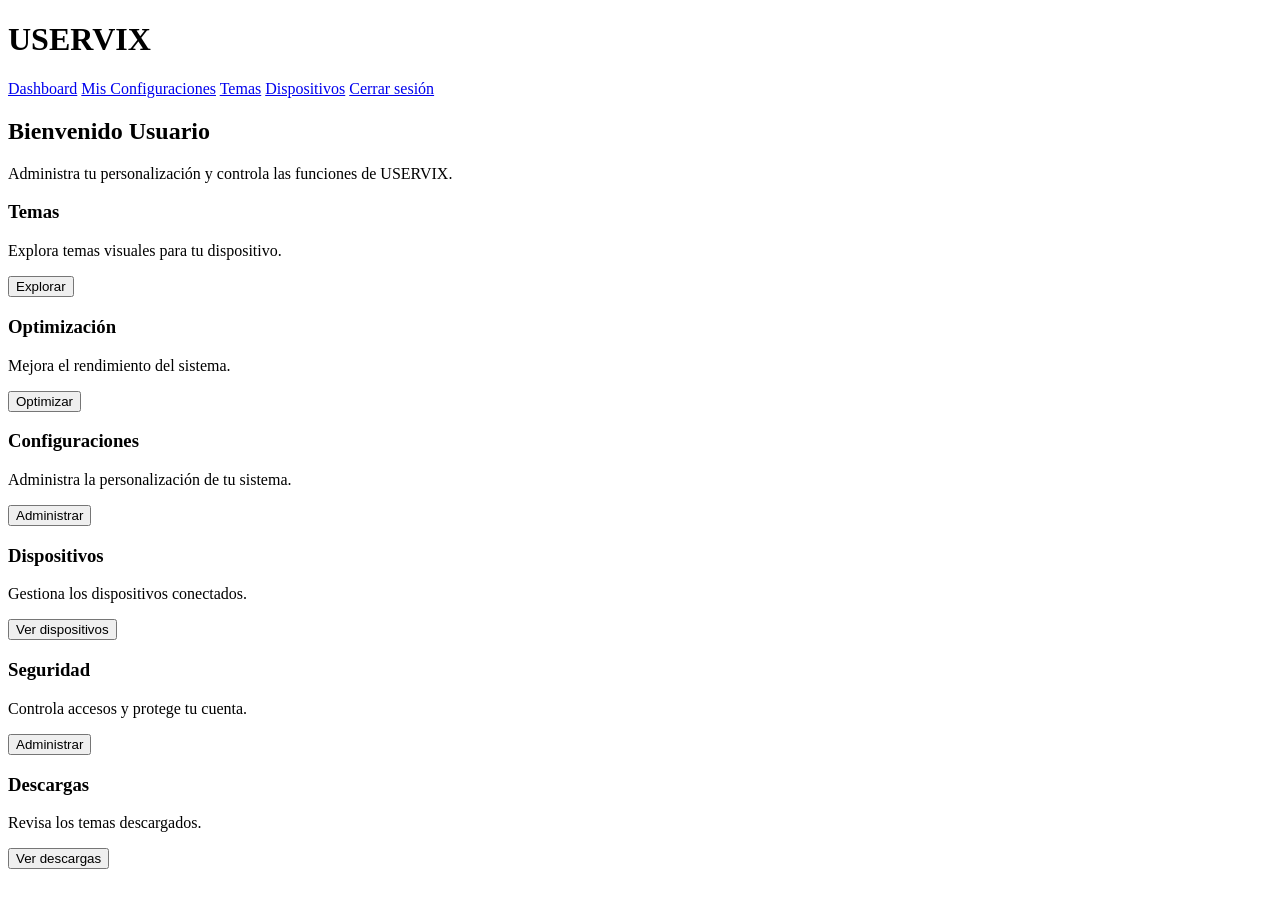
==== dashboard.html @ 78c777f5 "Add files via upload" ====
<!DOCTYPE html>
<html lang="es">

<head>

<meta charset="UTF-8">
<title>Dashboard - USERVIX</title>

<link rel="stylesheet" href="css/style.css">

</head>

<body>

<header class="header">

<h1>USERVIX</h1>

<nav class="menu">

<a href="dashboard.html">Dashboard</a>
<a href="#">Mis Configuraciones</a>
<a href="#">Temas</a>
<a href="#">Dispositivos</a>
<a href="index.html">Cerrar sesión</a>

</nav>

</header>


<section class="dashboard">

<h2>Bienvenido Usuario</h2>

<p>Administra tu personalización y controla las funciones de USERVIX.</p>


<div class="cards">


<div class="card">

<h3>Temas</h3>

<p>Explora temas visuales para tu dispositivo.</p>

<button class="dash-btn">Explorar</button>

</div>


<div class="card">

<h3>Optimización</h3>

<p>Mejora el rendimiento del sistema.</p>

<button class="dash-btn">Optimizar</button>

</div>


<div class="card">

<h3>Configuraciones</h3>

<p>Administra la personalización de tu sistema.</p>

<button class="dash-btn">Administrar</button>

</div>


<div class="card">

<h3>Dispositivos</h3>

<p>Gestiona los dispositivos conectados.</p>

<button class="dash-btn">Ver dispositivos</button>

</div>


<div class="card">

<h3>Seguridad</h3>

<p>Controla accesos y protege tu cuenta.</p>

<button class="dash-btn">Administrar</button>

</div>


<div class="card">

<h3>Descargas</h3>

<p>Revisa los temas descargados.</p>

<button class="dash-btn">Ver descargas</button>

</div>


</div>

</section>

</body>

</html>
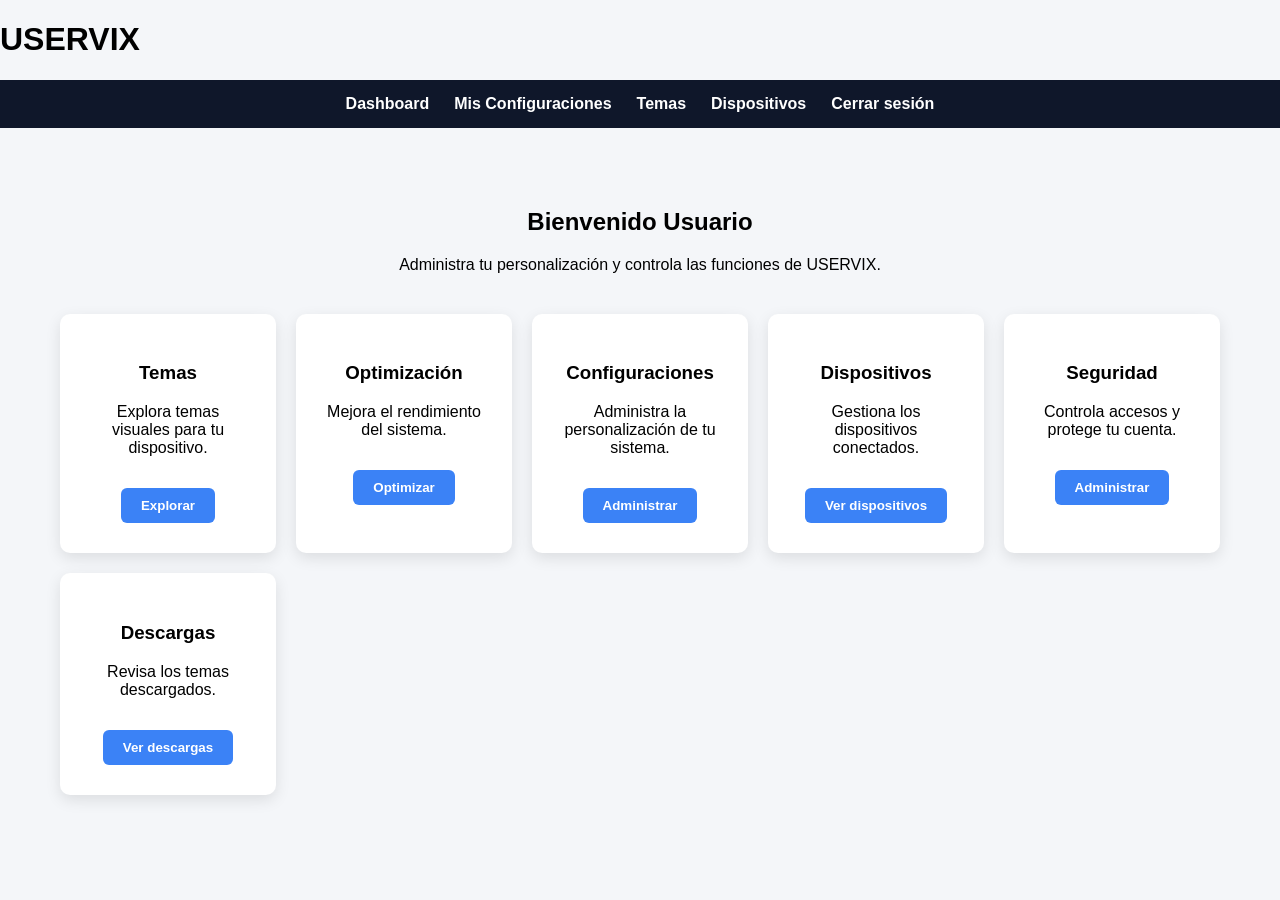
==== commit 07c756b9: "Add files via upload" ====
--- a/dashboard.html
+++ b/dashboard.html
@@ -6,7 +6,7 @@
 <meta charset="UTF-8">
 <title>Dashboard - USERVIX</title>
 
-<link rel="stylesheet" href="css/style.css">
+<link rel="stylesheet" href="style.css">
 
 </head>
 
--- a/style.css
+++ b/style.css
@@ -0,0 +1,223 @@
+body{
+font-family: Arial, Helvetica, sans-serif;
+margin:0;
+background:#f4f6f9;
+}
+
+/* BARRA DEL LOGO */
+
+.logo-bar{
+background:white;
+text-align:center;
+padding:-30px 0;
+border-bottom:1px solid #ddd;
+}
+
+.logo-bar img{
+width:340px;
+}
+
+/* MENU */
+
+.menu{
+background:#0f172a;
+display:flex;
+justify-content:center;
+align-items:center;
+gap:25px;
+padding:15px;
+flex-wrap:wrap;
+}
+
+.menu a{
+color:white;
+text-decoration:none;
+font-weight:bold;
+}
+
+.menu a:hover{
+color:#3b82f6;
+}
+
+.menu button{
+padding:8px 15px;
+border:none;
+border-radius:5px;
+cursor:pointer;
+background:#3b82f6;
+color:white;
+}
+
+/* HERO */
+
+.hero{
+text-align:center;
+padding:100px 20px;
+background:linear-gradient(135deg,#3b82f6,#6366f1);
+color:white;
+}
+
+.hero h2{
+font-size:40px;
+}
+
+.btn{
+display:inline-block;
+margin-top:20px;
+padding:12px 25px;
+background:white;
+color:#3b82f6;
+text-decoration:none;
+border-radius:5px;
+font-weight:bold;
+}
+
+/* SECTIONS */
+
+section{
+padding:60px;
+}
+
+/* DASHBOARD */
+
+.dashboard{
+padding:60px;
+text-align:center;
+}
+
+.cards{
+display:grid;
+grid-template-columns:repeat(auto-fit,minmax(200px,1fr));
+gap:20px;
+margin-top:40px;
+}
+
+.card{
+background:white;
+padding:30px;
+border-radius:10px;
+box-shadow:0 5px 15px rgba(0,0,0,0.1);
+transition:0.3s;
+}
+
+.card:hover{
+transform:translateY(-5px);
+}
+
+/* LOGIN Y REGISTRO */
+
+.auth-body{
+height:100vh;
+display:flex;
+justify-content:center;
+align-items:center;
+background:linear-gradient(135deg,#4f46e5,#3b82f6);
+}
+
+.auth-container{
+background:white;
+padding:40px;
+width:380px;
+border-radius:12px;
+box-shadow:0 15px 40px rgba(0,0,0,0.2);
+text-align:center;
+}
+
+.input-group{
+margin:15px 0;
+}
+
+.input-group input{
+width:100%;
+padding:12px;
+border-radius:8px;
+border:1px solid #ddd;
+font-size:14px;
+}
+
+.input-group input:focus{
+outline:none;
+border:1px solid #3b82f6;
+}
+
+.auth-btn{
+width:100%;
+padding:12px;
+border:none;
+border-radius:8px;
+background:#3b82f6;
+color:white;
+font-size:16px;
+cursor:pointer;
+margin-top:10px;
+}
+
+.auth-btn:hover{
+background:#2563eb;
+}
+
+.link{
+margin-top:15px;
+font-size:14px;
+}
+
+.link a{
+color:#3b82f6;
+text-decoration:none;
+font-weight:bold;
+}
+
+/* DARK MODE */
+
+.dark-mode{
+background:#121212;
+color:white;
+}
+
+.dark-mode .logo-bar{
+background:#121212;
+border-bottom:1px solid #333;
+}
+
+.dark-mode .menu{
+background:#1e1e1e;
+}
+
+.dark-mode .card{
+background:#1e1e1e;
+color:white;
+}
+
+.dark-mode .auth-container{
+background:#1e1e1e;
+color:white;
+}
+
+.dark-mode input{
+background:#2a2a2a;
+color:white;
+border:1px solid #444;
+}
+/* BOTONES DASHBOARD */
+
+.dash-btn{
+
+margin-top:15px;
+padding:10px 20px;
+
+border:none;
+border-radius:6px;
+
+background:#3b82f6;
+color:white;
+
+font-weight:bold;
+cursor:pointer;
+
+}
+
+.dash-btn:hover{
+
+background:#2563eb;
+
+}
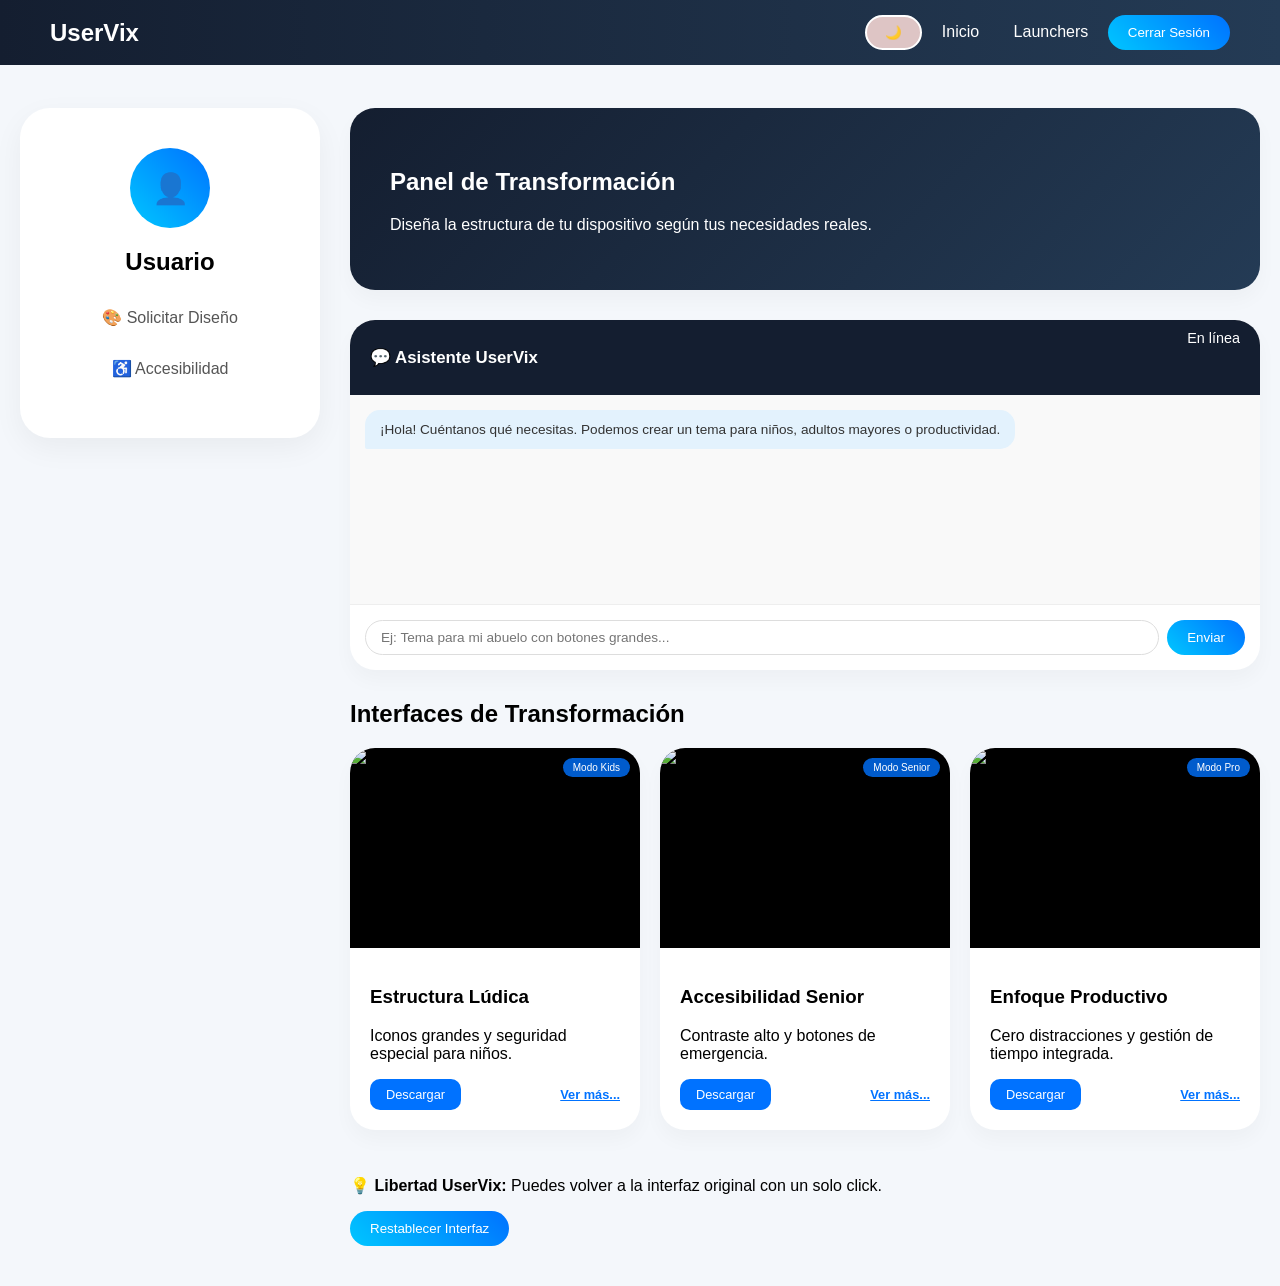
==== commit 47e19989: "Add files via upload" ====
--- a/dashboard.html
+++ b/dashboard.html
@@ -1,114 +1,123 @@
 <!DOCTYPE html>
 <html lang="es">
-
 <head>
-
-<meta charset="UTF-8">
-<title>Dashboard - USERVIX</title>
-
-<link rel="stylesheet" href="style.css">
-
+    <meta charset="UTF-8">
+    <title>Estudio de Diseño - UserVix</title>
+    <link rel="stylesheet" href="style.css">
 </head>
-
-<body>
+<body class="dashboard-page">
 
 <header class="header">
-
-<h1>USERVIX</h1>
-
-<nav class="menu">
-
-<a href="dashboard.html">Dashboard</a>
-<a href="#">Mis Configuraciones</a>
-<a href="#">Temas</a>
-<a href="#">Dispositivos</a>
-<a href="index.html">Cerrar sesión</a>
-
-</nav>
-
+    <div class="logo">UserVix</div>
+    <nav>
+        <button onclick="toggleDarkMode()" id="darkBtn" class="btn-outline">🌙</button>
+        <a href="index.html">Inicio</a>
+        <a href="explorar-temas.html">Launchers</a>
+        <button onclick="logout()" class="btn-primary">Cerrar Sesión</button>
+    </nav>
 </header>
 
+<main class="vix-container">
 
-<section class="dashboard">
+    <!-- SIDEBAR -->
+    <aside class="vix-sidebar">
+    <div class="profile-header">
+        <div class="avatar-glow">👤</div>
+        <h2>Usuario</h2>
+    </div>
 
-<h2>Bienvenido Usuario</h2>
+    <nav class="vix-menu">
+        <a href="solicitar-diseno.html">🎨 Solicitar Diseño</a>
+        <a href="#" onclick="toggleAccesibilidad()">♿ Accesibilidad</a>
+    </nav>
+</aside>
 
-<p>Administra tu personalización y controla las funciones de USERVIX.</p>
+    <!-- PANEL PRINCIPAL -->
+    <section class="vix-main">
 
+        <!-- HERO -->
+        <div class="vix-card-hero">
+            <h1>Panel de Transformación</h1>
+            <p>Diseña la estructura de tu dispositivo según tus necesidades reales.</p>
+        </div>
 
-<div class="cards">
+        <!-- CHAT ASISTENTE -->
+        <div class="vix-chat-card">
+            <div class="chat-header">
+                <h3>💬 Asistente UserVix</h3>
+                <span>En línea</span>
+            </div>
+            <div class="chat-body" id="chatBody">
+                 <div class="bot-msg">
+                      ¡Hola! Cuéntanos qué necesitas. Podemos crear un tema para niños, adultos mayores o productividad.
+                 </div>
+            </div>
+            <div class="chat-input-area">
+                <input type="text" id="chatInput" placeholder="Ej: Tema para mi abuelo con botones grandes...">
+                <button class="btn-primary" onclick="enviarChat()">Enviar</button>
+            </div>
+        </div>
 
+        <!-- GRID DE TEMAS -->
+        <h2 class="section-title">Interfaces de Transformación</h2>
+        <div class="vix-grid">
 
-<div class="card">
+            <div class="vix-theme-card">
+                <div class="theme-image">
+                    <img src="interfaz-kids.png" alt="SO Infantil">
+                    <div class="overlay-badge">Modo Kids</div>
+                </div>
+                <div class="theme-info">
+                    <h3>Estructura Lúdica</h3>
+                    <p>Iconos grandes y seguridad especial para niños.</p>
+                    <div class="card-footer">
+                        <a href="" class="btn-action-sm">Descargar</a>
+                        <a href="explorar-temas.html" class="link-ver-mas">Ver más...</a>
+                    </div>
+                </div>
+            </div>
 
-<h3>Temas</h3>
+            <div class="vix-theme-card">
+                <div class="theme-image">
+                    <img src="interfaz-senior.png" alt="SO Senior">
+                    <div class="overlay-badge">Modo Senior</div>
+                </div>
+                <div class="theme-info">
+                    <h3>Accesibilidad Senior</h3>
+                    <p>Contraste alto y botones de emergencia.</p>
+                    <div class="card-footer">
+                        <a href="" class="btn-action-sm">Descargar</a>
+                        <a href="explorar-temas.html" class="link-ver-mas">Ver más...</a>
+                    </div>
+                </div>
+            </div>
 
-<p>Explora temas visuales para tu dispositivo.</p>
+            <div class="vix-theme-card">
+                <div class="theme-image">
+                    <img src="interfaz-pro.png" alt="SO Minimal">
+                    <div class="overlay-badge">Modo Pro</div>
+                </div>
+                <div class="theme-info">
+                    <h3>Enfoque Productivo</h3>
+                    <p>Cero distracciones y gestión de tiempo integrada.</p>
+                    <div class="card-footer">
+                        <a href="" class="btn-action-sm">Descargar</a>
+                        <a href="explorar-temas.html" class="link-ver-mas">Ver más...</a>
+                    </div>
+                </div>
+            </div>
 
-<button class="dash-btn">Explorar</button>
+        </div>
 
-</div>
+        <!-- NOTIFICACIÓN / ACCIÓN RÁPIDA -->
+        <div class="vix-notice">
+            <p><strong>💡 Libertad UserVix:</strong> Puedes volver a la interfaz original con un solo click.</p>
+            <button class="btn-primary" onclick="restablecerInterfaz()">Restablecer Interfaz</button>
+        </div>
+    </section>
 
+</main>
 
-<div class="card">
-
-<h3>Optimización</h3>
-
-<p>Mejora el rendimiento del sistema.</p>
-
-<button class="dash-btn">Optimizar</button>
-
-</div>
-
-
-<div class="card">
-
-<h3>Configuraciones</h3>
-
-<p>Administra la personalización de tu sistema.</p>
-
-<button class="dash-btn">Administrar</button>
-
-</div>
-
-
-<div class="card">
-
-<h3>Dispositivos</h3>
-
-<p>Gestiona los dispositivos conectados.</p>
-
-<button class="dash-btn">Ver dispositivos</button>
-
-</div>
-
-
-<div class="card">
-
-<h3>Seguridad</h3>
-
-<p>Controla accesos y protege tu cuenta.</p>
-
-<button class="dash-btn">Administrar</button>
-
-</div>
-
-
-<div class="card">
-
-<h3>Descargas</h3>
-
-<p>Revisa los temas descargados.</p>
-
-<button class="dash-btn">Ver descargas</button>
-
-</div>
-
-
-</div>
-
-</section>
-
+<script src="script.js"></script>
 </body>
-
 </html>
--- a/style.css
+++ b/style.css
@@ -1,223 +1,592 @@
-body{
-font-family: Arial, Helvetica, sans-serif;
-margin:0;
-background:#f4f6f9;
-}
-
-/* BARRA DEL LOGO */
-
-.logo-bar{
-background:white;
-text-align:center;
-padding:-30px 0;
-border-bottom:1px solid #ddd;
-}
-
-.logo-bar img{
-width:340px;
-}
-
-/* MENU */
-
-.menu{
-background:#0f172a;
-display:flex;
-justify-content:center;
-align-items:center;
-gap:25px;
-padding:15px;
-flex-wrap:wrap;
-}
-
-.menu a{
-color:white;
-text-decoration:none;
-font-weight:bold;
-}
-
-.menu a:hover{
-color:#3b82f6;
-}
-
-.menu button{
-padding:8px 15px;
-border:none;
-border-radius:5px;
-cursor:pointer;
-background:#3b82f6;
-color:white;
+body {
+    margin: 0;
+    font-family: 'Segoe UI', sans-serif;
+    background: #f4f7fb;
+}
+
+/* 🔥 SOLO PARA PÁGINAS NORMALES */
+body:not(.auth-page) {
+    padding-top: 68px;
+    
+}
+
+
+/* HEADER */
+.header {
+    display: flex;
+    justify-content: space-between;
+    align-items: center;
+    padding: 15px 50px;
+    background: linear-gradient(90deg, #141e30, #243b55);
+    color: white;
+
+    position: fixed;
+    top: 0;
+    left: 0;
+    width: 100%;
+    z-index: 1000;
+
+    box-sizing: border-box;
+}
+
+
+.logo {
+    font-size: 24px;
+    font-weight: bold;
+}
+
+nav a {
+    margin: 0 15px;
+    color: white;
+    text-decoration: none;
+}
+
+.auth a {
+    margin-left: 10px;
+}
+
+/* BOTONES */
+.btn-primary {
+    background: linear-gradient(45deg, #00c6ff, #0072ff);
+    border: none;
+    padding: 10px 20px;
+    border-radius: 25px;
+    color: white;
+    cursor: pointer;
+    transition: 0.3s;
+    text-align: center;
+    line-height: normal;
+    
+}
+
+.btn-primary:hover {
+    transform: scale(1.05);
+}
+
+.btn-outline {
+    background: #dec5c5 !important;    /* Fondo blanco sólido */
+    color: #141e30 !important;         /* Icono (luna/sol) oscuro */
+    border: none;
+    border: 2px solid white;
+    padding: 8px 18px;
+    border-radius: 25px;
+    color: white;
+    text-decoration: none;
+    display: inline-block; /* Asegura que la transformación funcione bien */
+    transition: 0.3s ease; /* Transición suave para el movimiento */
+    cursor: pointer;
+
+}
+.btn-outline:hover {
+    transform: translateY(-5px); /* Se mueve 5px hacia arriba */
+    background: rgba(255, 255, 255, 0.1); /* Un pequeño brillo de fondo opcional */
+    box-shadow: 0 5px 15px rgba(0,0,0,0.2); /* Sombra para resaltar la elevación */
 }
 
 /* HERO */
-
-.hero{
-text-align:center;
-padding:100px 20px;
-background:linear-gradient(135deg,#3b82f6,#6366f1);
-color:white;
-}
-
-.hero h2{
-font-size:40px;
-}
-
-.btn{
-display:inline-block;
-margin-top:20px;
-padding:12px 25px;
-background:white;
-color:#3b82f6;
-text-decoration:none;
-border-radius:5px;
-font-weight:bold;
-}
-
-/* SECTIONS */
-
-section{
-padding:60px;
-}
-
-/* DASHBOARD */
-
-.dashboard{
-padding:60px;
-text-align:center;
-}
-
-.cards{
-display:grid;
-grid-template-columns:repeat(auto-fit,minmax(200px,1fr));
-gap:20px;
-margin-top:40px;
-}
-
-.card{
-background:white;
-padding:30px;
-border-radius:10px;
-box-shadow:0 5px 15px rgba(0,0,0,0.1);
-transition:0.3s;
-}
-
-.card:hover{
-transform:translateY(-5px);
-}
-
-/* LOGIN Y REGISTRO */
-
-.auth-body{
-height:100vh;
-display:flex;
-justify-content:center;
-align-items:center;
-background:linear-gradient(135deg,#4f46e5,#3b82f6);
-}
-
-.auth-container{
-background:white;
-padding:40px;
-width:380px;
-border-radius:12px;
-box-shadow:0 15px 40px rgba(0,0,0,0.2);
-text-align:center;
-}
-
-.input-group{
-margin:15px 0;
-}
-
-.input-group input{
-width:100%;
-padding:12px;
-border-radius:8px;
-border:1px solid #ddd;
-font-size:14px;
-}
-
-.input-group input:focus{
-outline:none;
-border:1px solid #3b82f6;
-}
-
-.auth-btn{
-width:100%;
-padding:12px;
-border:none;
-border-radius:8px;
-background:#3b82f6;
-color:white;
-font-size:16px;
-cursor:pointer;
-margin-top:10px;
-}
-
-.auth-btn:hover{
-background:#2563eb;
-}
-
-.link{
-margin-top:15px;
-font-size:14px;
-}
-
-.link a{
-color:#3b82f6;
-text-decoration:none;
-font-weight:bold;
-}
-
-/* DARK MODE */
-
-.dark-mode{
-background:#121212;
-color:white;
-}
-
-.dark-mode .logo-bar{
-background:#121212;
-border-bottom:1px solid #333;
-}
-
-.dark-mode .menu{
-background:#1e1e1e;
-}
-
-.dark-mode .card{
-background:#1e1e1e;
-color:white;
-}
-
-.dark-mode .auth-container{
-background:#1e1e1e;
-color:white;
-}
-
-.dark-mode input{
-background:#2a2a2a;
-color:white;
-border:1px solid #444;
-}
-/* BOTONES DASHBOARD */
-
-.dash-btn{
-
-margin-top:15px;
-padding:10px 20px;
-
-border:none;
-border-radius:6px;
-
-background:#3b82f6;
-color:white;
-
-font-weight:bold;
-cursor:pointer;
-
-}
-
-.dash-btn:hover{
-
-background:#2563eb;
-
-}
+.hero {
+    display: flex;
+    align-items: center;
+    justify-content: space-between;
+    padding: 1px 20px;
+    background: linear-gradient(120deg, #141e30, #243b55);
+    color: white;
+}
+
+.hero-text {
+    max-width: 500px;
+}
+
+.hero-text h1 {
+    font-size: 45px;
+}
+
+.hero-buttons {
+    margin-top: 20px;
+}
+
+.hero-buttons button {
+    margin-right: 10px;
+}
+
+.hero-img img {
+    width: 280px;
+    margin-left: -350px;
+    animation: float 3s ease-in-out infinite;
+}
+
+/* ANIMACIÓN */
+@keyframes float {
+    0% { transform: translateY(0px); }
+    50% { transform: translateY(-10px); }
+    100% { transform: translateY(0px); }
+}
+
+/* FEATURES */
+.features {
+    display: flex;
+    justify-content: center;
+    gap: 25px;
+    padding: 60px;
+}
+
+.card {
+    background: rgb(54, 111, 191);
+    padding: 20px;
+    border-radius: 15px;
+    width: 260px;
+    text-align: center;
+    box-shadow: 0 10px 20px rgba(0,0,0,0.1);
+    transition: 0.3s;
+}
+
+.card:hover {
+    transform: translateY(-10px);
+}
+
+/* ABOUT */
+.about {
+    text-align: center;
+    padding: 50px;
+}
+
+/* CTA */
+.cta {
+    text-align: center;
+    padding: 50px;
+    background: #2c5d97;
+    color: white;
+}
+
+/* FOOTER */
+footer {
+    text-align: center;
+    padding: 20px;
+    background: #141e30;
+    color: white;
+}
+/* SOPORTE */
+.support {
+    text-align: center;
+    padding: 50px;
+}
+
+/* FAQ */
+.faq {
+    padding: 50px;
+}
+
+.faq-item {
+    background: white;
+    margin: 15px auto;
+    padding: 20px;
+    width: 60%;
+    border-radius: 10px;
+    box-shadow: 0 5px 10px rgba(0,0,0,0.1);
+}
+
+/* CONTACTO */
+.contact {
+    text-align: center;
+    padding: 50px;
+}
+
+.contact input, .contact textarea {
+    display: block;
+    width: 60%;
+    margin: 10px auto;
+    padding: 10px;
+    
+}
+
+.contact button {
+    background: #0072ff;
+    color: white;
+    padding: 10px 20px;
+    border: none;
+    border-radius: 15px;
+}
+/* FUNCIONES */
+.funciones-header {
+    text-align: center;
+    padding: 40px;
+}
+
+.funciones-grid {
+    display: grid;
+    grid-template-columns: repeat(3, 1fr);
+    gap: 25px;
+    padding: 50px;
+}
+
+.func-card {
+    background: white;
+    padding: 25px;
+    border-radius: 15px;
+    box-shadow: 0 5px 15px rgba(0,0,0,0.1);
+    transition: 0.3s;
+}
+
+.func-card:hover {
+    transform: translateY(-10px);
+}
+/* DESCARGAS */
+.download-header {
+    text-align: center;
+    padding: 40px;
+}
+
+.download-main {
+    display: flex;
+    justify-content: center;
+    gap: 30px;
+    padding: 50px;
+}
+
+.download-card {
+    background: white;
+    padding: 30px;
+    border-radius: 15px;
+    text-align: center;
+    width: 250px;
+    box-shadow: 0 5px 15px rgba(0,0,0,0.1);
+}
+
+.btn-disabled {
+    background: gray;
+    padding: 10px 20px;
+    border: none;
+    color: white;
+    border-radius: 20px;
+}
+
+.install {
+    text-align: center;
+    padding: 50px;
+}
+
+.install ol {
+    display: inline-block;
+    text-align: left;
+}
+a {
+    text-decoration: none;
+}
+/* AUTH (LOGIN & REGISTRO) */
+
+.auth-page {
+    background: linear-gradient(120deg, #141e30, #243b55);
+    height: 100vh;
+    display: flex;
+    justify-content: center;
+    align-items: center;
+}
+
+.auth-container {
+    width: 100%;
+    display: flex;
+    justify-content: center;
+}
+
+.auth-box {
+    background: white;
+    padding: 70px;
+    border-radius: 20px;
+    width: 350px;
+    text-align: center;
+    box-shadow: 0 10px 30px rgba(0,0,0,0.2);
+}
+
+.auth-box h2 {
+    margin-bottom: 10px;
+}
+
+.auth-box p {
+    color: gray;
+    margin-bottom: 20px;
+}
+
+.auth-box input {
+    width: 90%;
+    padding: 15px;
+    margin: 10px auto;
+    display: block;
+    border-radius: 10px;
+    border: 1px solid #ccc;
+}
+
+.auth-box button {
+    width: 50%;
+    margin: 15px auto;
+    display: block;
+}
+
+.link-text {
+    margin-top: 15px;
+    font-size: 14px;
+}
+
+.link-text a {
+    color: #0072ff;
+    text-decoration: none;
+}
+.login-options {
+    display: flex;
+    justify-content: space-between;
+    align-items: center;
+    font-size: 14px;
+    margin: 10px 0;
+}
+
+.login-options label {
+    display: flex;
+    align-items: center;
+    gap: 5px;
+}
+
+.forgot {
+    color: #0072ff;
+    text-decoration: none;
+}
+/* 🌙 MODO OSCURO */
+.dark-mode {
+    background: #1e1e1e;
+    color: #e0e0e0;
+}
+
+/* HEADER */
+.dark-mode .header {
+    background: #2a2a2a;
+}
+
+/* HERO */
+.dark-mode .hero {
+    background: #2a2a2a;
+}
+
+/* CARDS */
+.dark-mode:not(.index-page) .card {
+    background: #2f2f2f;
+    color: white;
+}
+
+/* CAJAS (LOGIN, DESCARGAS, FUNCIONES, ETC) */
+.dark-mode .auth-box,
+.dark-mode .download-card,
+.dark-mode .func-card,
+.dark-mode .faq-item {
+    background: #2f2f2f;
+    color: white;
+}
+
+/* INPUTS */
+.dark-mode input,
+.dark-mode textarea {
+    background: #3a3a3a;
+    color: white;
+    border: 1px solid #555;
+}
+
+/* FOOTER */
+.dark-mode footer {
+    background: #2a2a2a;
+}
+.hero-logo {
+    display: flex;
+    align-items: center;
+    justify-content: center;
+}
+
+.hero-logo img {
+    width: 420px;
+    margin-left: -500px;
+    border-radius: 15px;
+    box-shadow: 0 10px 30px rgba(0,0,0,0.3);
+    
+}
+
+
+
+
+/* --- LAYOUT DASHBOARD --- */
+.vix-container {
+    display: grid;
+    grid-template-columns: 300px 1fr;
+    gap: 30px;
+    max-width: 1400px;
+    margin: 40px auto;
+    padding: 0 20px;
+}
+
+/* --- SIDEBAR --- */
+.vix-sidebar {
+    background: white;
+    padding: 40px 20px;
+    border-radius: 30px;
+    box-shadow: 0 10px 30px rgba(0,0,0,0.05);
+    text-align: center;
+    height: fit-content;
+}
+
+.avatar-glow {
+    width: 80px;
+    height: 80px;
+    background: linear-gradient(45deg, #00c6ff, #0072ff);
+    margin: 0 auto 15px;
+    border-radius: 50%;
+    display: flex;
+    align-items: center;
+    justify-content: center;
+    color: white;
+    font-size: 30px;
+}
+
+.vix-menu a {
+    display: block;
+    padding: 12px 20px;
+    margin-bottom: 8px;
+    color: #555;
+    border-radius: 12px;
+    transition: 0.3s;
+    text-decoration: none;
+}
+
+.vix-menu a.active, .vix-menu a:hover {
+    background: #f4f7fb;
+    color: #0072ff;
+    font-weight: bold;
+}
+
+/* --- COMPONENTES (CARDS) --- */
+.vix-card-hero, .vix-chat-card, .vix-theme-card {
+    border-radius: 25px;
+    overflow: hidden;
+    margin-bottom: 30px;
+    background: white;
+    box-shadow: 0 10px 20px rgba(0,0,0,0.03);
+}
+
+.vix-card-hero {
+    background: linear-gradient(135deg, #141e30, #243b55);
+    color: white;
+    padding: 40px;
+}
+
+/* --- CHAT --- */
+.chat-header { background: #141e30; color: white; padding: 15px 25px; display: flex; justify-content: space-between; }
+.chat-body { padding: 25px; background: #f9f9f9; }
+.bot-msg { background: #e3f2fd; padding: 15px; border-radius: 0 15px 15px 15px; font-size: 0.9rem; max-width: 85%; }
+.chat-input-area { padding: 20px; display: flex; gap: 10px; }
+.chat-input-area input { flex: 1; padding: 10px; border: 1px solid #ddd; border-radius: 10px; }
+/* --- CHAT REFORMADO --- */
+.vix-chat-card {
+    border-radius: 25px;
+    overflow: hidden;
+    margin-bottom: 30px;
+    background: white;
+    box-shadow: 0 10px 20px rgba(0,0,0,0.03);
+    display: flex;
+    flex-direction: column;
+    height: 350px; 
+}
+
+.chat-header { 
+    background: #141e30; 
+    color: white; 
+    padding: 10px 20px; 
+    display: flex; 
+    justify-content: space-between; 
+    font-size: 0.9rem;
+}
+
+.chat-body {
+    flex: 1;
+    padding: 15px;
+    background: #f9f9f9;
+    overflow-y: auto;
+    display: flex;
+    flex-direction: column;
+    gap: 10px; /* Espacio entre mensajes */
+}
+
+/* Estilo unificado para mensajes (Bot y Usuario) */
+.bot-msg, .user-msg {
+    padding: 10px 15px;
+    border-radius: 15px;
+    font-size: 0.85rem; /* Letra pequeña */
+    line-height: 1.4;
+    max-width: 85%;
+    word-wrap: break-word;
+}
+
+.bot-msg {
+    background: #e3f2fd; 
+    color: #333;
+    align-self: flex-start;
+    border-bottom-left-radius: 2px;
+}
+
+.user-msg {
+    background: #0072ff;
+    color: white;
+    align-self: flex-end;
+    border-bottom-right-radius: 2px;
+}
+
+.time {
+    display: block;
+    font-size: 0.7rem;
+    margin-top: 5px;
+    opacity: 0.7;
+}
+
+/* Input area */
+.chat-input-area { 
+    padding: 15px; 
+    display: flex; 
+    gap: 8px; 
+    border-top: 1px solid #eee;
+}
+
+.chat-input-area input {
+    flex: 1;
+    padding: 8px 15px;
+    border: 1px solid #ddd;
+    border-radius: 20px;
+    font-size: 0.85rem;
+    outline: none;
+}
+
+/* --- GRID DE TEMAS --- */
+.vix-grid { display: grid; grid-template-columns: repeat(auto-fit, minmax(280px, 1fr)); gap: 20px; }
+.theme-image { height: 200px; background: #000; position: relative; overflow: hidden; }
+.theme-image img { width: 100%; height: 100%; object-fit: cover; transition: 0.4s; }
+.vix-theme-card:hover img { transform: scale(1.1); }
+.overlay-badge { position: absolute; top: 10px; right: 10px; background: rgba(0,114,255,0.8); color: white; padding: 4px 10px; border-radius: 10px; font-size: 10px; }
+.theme-info { padding: 20px; }
+.card-footer { display: flex; justify-content: space-between; align-items: center; margin-top: 15px; }
+.btn-action-sm { background: #0072ff; color: white; padding: 8px 16px; border-radius: 10px; font-size: 0.8rem; text-decoration: none; }
+.link-ver-mas { color: #0072ff; font-weight: bold; font-size: 0.8rem; text-decoration: underline; }
+
+/* --- MODO OSCURO --- */
+.dark-mode .vix-sidebar, .dark-mode .vix-theme-card, .dark-mode .vix-chat-card, .dark-mode .chat-body { background: #2a2a2a; color: white; }
+.dark-mode .vix-menu a { color: #ccc; }
+.dark-mode .bot-msg { background: #1a3a5a; color: #fff; }
+.dark-mode .chat-body { background: #333; }
+.accesibilidad {
+    font-size: 1.50rem; /* más grande */
+    filter: contrast(1.2); /* más contraste */
+}
+
+
+
+
+
+
+
+
+
+
+
+
+
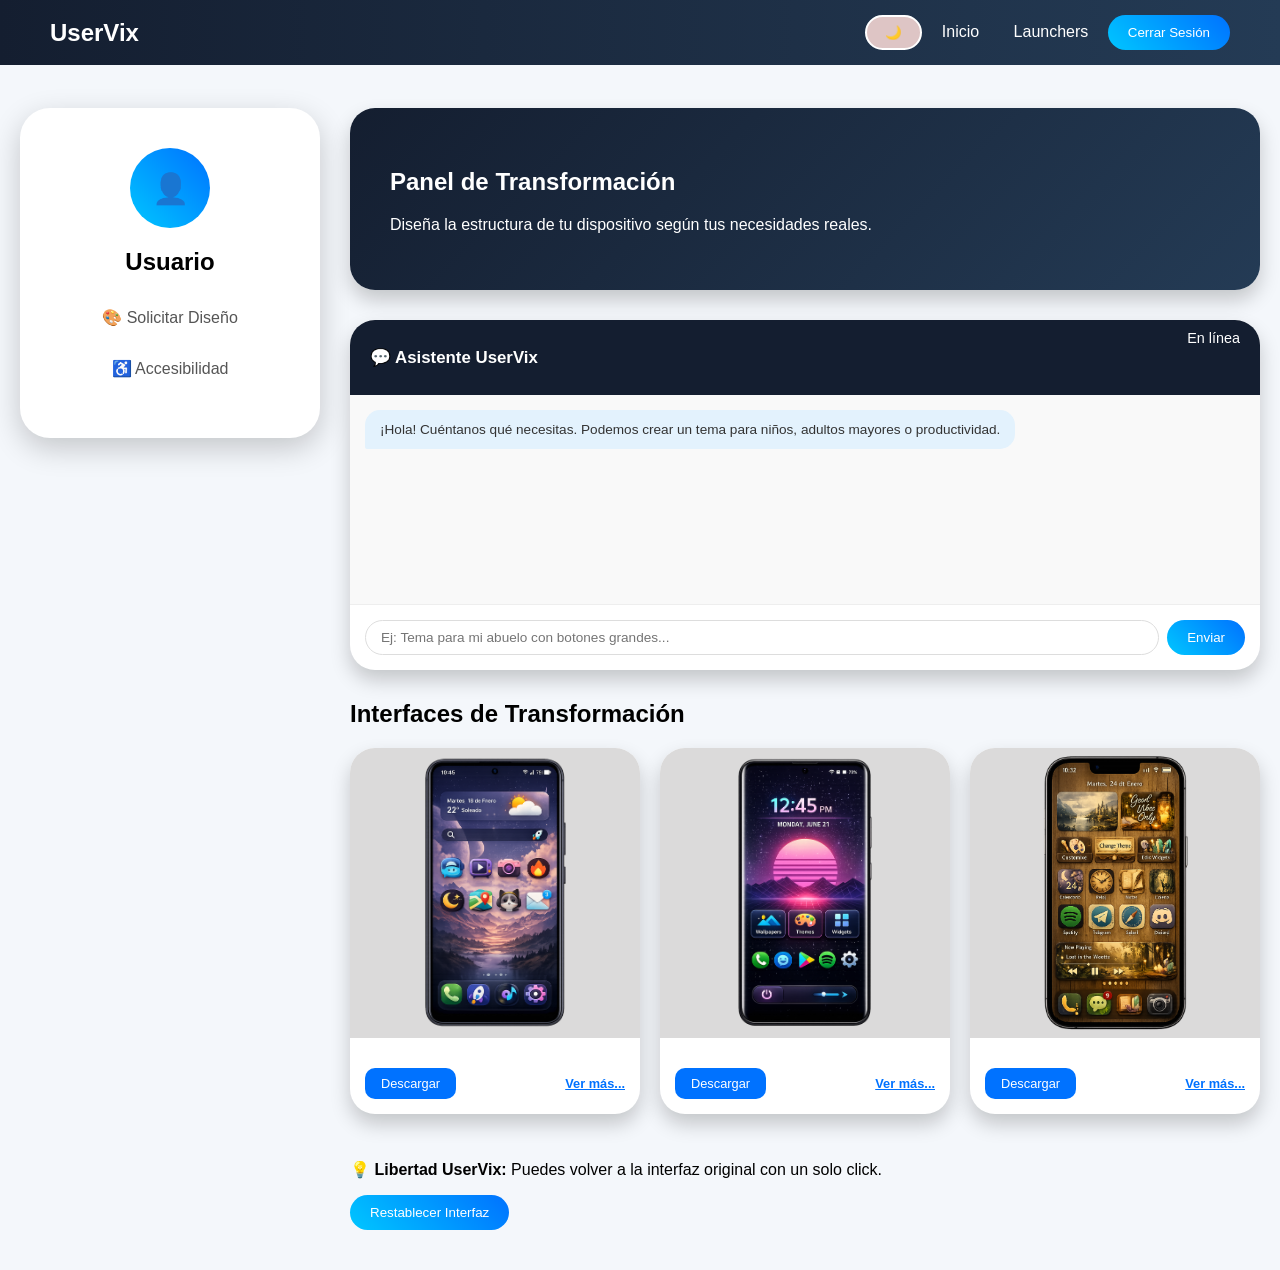
==== commit 4bc6bff3: "Add files via upload" ====
--- a/dashboard.html
+++ b/dashboard.html
@@ -3,7 +3,7 @@
 <head>
     <meta charset="UTF-8">
     <title>Estudio de Diseño - UserVix</title>
-    <link rel="stylesheet" href="style.css">
+    <link rel="stylesheet" href="dashboard.css">
 </head>
 <body class="dashboard-page">
 
@@ -64,12 +64,10 @@
 
             <div class="vix-theme-card">
                 <div class="theme-image">
-                    <img src="interfaz-kids.png" alt="SO Infantil">
+                    <img src="explorar-temas-imagen-temas1.png" alt="SO Infantil">
                     <div class="overlay-badge">Modo Kids</div>
                 </div>
                 <div class="theme-info">
-                    <h3>Estructura Lúdica</h3>
-                    <p>Iconos grandes y seguridad especial para niños.</p>
                     <div class="card-footer">
                         <a href="" class="btn-action-sm">Descargar</a>
                         <a href="explorar-temas.html" class="link-ver-mas">Ver más...</a>
@@ -79,12 +77,10 @@
 
             <div class="vix-theme-card">
                 <div class="theme-image">
-                    <img src="interfaz-senior.png" alt="SO Senior">
+                    <img src="explorar-temas-imagen-temas2.png" alt="SO Senior">
                     <div class="overlay-badge">Modo Senior</div>
                 </div>
                 <div class="theme-info">
-                    <h3>Accesibilidad Senior</h3>
-                    <p>Contraste alto y botones de emergencia.</p>
                     <div class="card-footer">
                         <a href="" class="btn-action-sm">Descargar</a>
                         <a href="explorar-temas.html" class="link-ver-mas">Ver más...</a>
@@ -94,12 +90,10 @@
 
             <div class="vix-theme-card">
                 <div class="theme-image">
-                    <img src="interfaz-pro.png" alt="SO Minimal">
+                    <img src="explorar-temas-imagen-temas3.png" alt="SO Minimal">
                     <div class="overlay-badge">Modo Pro</div>
                 </div>
                 <div class="theme-info">
-                    <h3>Enfoque Productivo</h3>
-                    <p>Cero distracciones y gestión de tiempo integrada.</p>
                     <div class="card-footer">
                         <a href="" class="btn-action-sm">Descargar</a>
                         <a href="explorar-temas.html" class="link-ver-mas">Ver más...</a>
@@ -118,6 +112,6 @@
 
 </main>
 
-<script src="script.js"></script>
+<script src="dashboard.js"></script>
 </body>
 </html>
--- a/dashboard.css
+++ b/dashboard.css
@@ -0,0 +1,290 @@
+/* --- LAYOUT DASHBOARD --- */
+
+/* 🔥 SOLO PARA PÁGINAS NORMALES */
+body {
+    margin: 0;
+    font-family: 'Segoe UI', sans-serif;
+    background: #f4f7fb;
+}
+body:not(.auth-page) {
+    padding-top: 68px;
+    
+}
+
+/* HEADER            (LA PARTE DE ARRIBA OSEA EL ENCABEZADO SUPERIOR)*/    
+.header {
+    display: flex;
+    justify-content: space-between;
+    align-items: center;
+    padding: 15px 50px;
+    background: linear-gradient(90deg, #141e30, #243b55);
+    color: white;
+
+    position: fixed;
+    top: 0;
+    left: 0;
+    width: 100%;
+    z-index: 1000;
+
+    box-sizing: border-box;
+}
+.dark-mode .header {
+    background: #2a2a2a;
+}
+
+.logo {
+    font-size: 24px;
+    font-weight: bold;
+}
+
+nav a {
+    margin: 0 15px;
+    color: white;
+    text-decoration: none;
+}
+
+.auth a {
+    margin-left: 10px;
+}
+
+/* BOTONES       (BOTON DE CERRAR SESION Y RESTABLECER INTERFAZ)*/
+.btn-primary {
+    background: linear-gradient(45deg, #00c6ff, #0072ff);
+    border: none;
+    padding: 10px 20px;
+    border-radius: 25px;
+    color: white;
+    cursor: pointer;
+    transition: 0.3s;
+    text-align: center;
+    line-height: normal;
+    
+}
+
+.btn-primary:hover {
+    transform: scale(1.05);
+}
+/* BOTON       (BOTON DE MODO OSCURO/BLANCO)*/
+.btn-outline {
+    background: #dec5c5 !important;    /* Fondo blanco sólido */
+    color: #141e30 !important;         /* Icono (luna/sol) oscuro */
+    border: none;
+    border: 2px solid white;
+    padding: 8px 18px;
+    border-radius: 25px;
+    color: white;
+    text-decoration: none;
+    display: inline-block; /* Asegura que la transformación funcione bien */
+    transition: 0.3s ease; /* Transición suave para el movimiento */
+    cursor: pointer;
+
+}
+.btn-outline:hover {
+    transform: translateY(-5px); /* Se mueve 5px hacia arriba */
+    background: rgba(255, 255, 255, 0.1); /* Un pequeño brillo de fondo opcional */
+    box-shadow: 0 5px 15px rgba(0,0,0,0.2); /* Sombra para resaltar la elevación */
+}
+
+.vix-container {
+    display: grid;
+    grid-template-columns: 300px 1fr;
+    gap: 30px;
+    max-width: 1400px;
+    margin: 40px auto;
+    padding: 0 20px;
+}
+
+/* --- SIDEBAR ---      (CUADRO IZQUIERDO)*/
+.vix-sidebar {
+    background: white;
+    padding: 40px 20px;
+    border-radius: 30px;
+    box-shadow: 0 10px 30px rgba(0,0,0,0.20);
+    text-align: center;
+    height: fit-content;
+}
+
+.avatar-glow {
+    width: 80px;
+    height: 80px;
+    background: linear-gradient(45deg, #00c6ff, #0072ff);
+    margin: 0 auto 15px;
+    border-radius: 50%;
+    display: flex;
+    align-items: center;
+    justify-content: center;
+    color: white;
+    font-size: 30px;
+}
+
+.vix-menu a {
+    display: block;
+    padding: 12px 20px;
+    margin-bottom: 8px;
+    color: #555;
+    border-radius: 12px;
+    transition: 0.3s;
+    text-decoration: none;
+    
+}
+
+.vix-menu a.active, .vix-menu a:hover {
+    background: #f4f7fb;
+    color: #0072ff;
+    font-weight: bold;
+}
+
+/* --- COMPONENTES (CARDS) --- */
+.vix-card-hero, .vix-chat-card, .vix-theme-card {
+    border-radius: 25px;
+    overflow: hidden;
+    margin-bottom: 30px;
+    background: white;
+    box-shadow: 0 10px 20px rgba(0,0,0,0.20);
+}
+
+.vix-card-hero {
+    background: linear-gradient(135deg, #141e30, #243b55);
+    color: white;
+    padding: 40px;
+    
+}
+
+/* --- CHAT --- */
+.chat-header { background: #141e30; color: white; padding: 15px 25px; display: flex; justify-content: space-between; }
+.chat-body { padding: 25px; background: #f9f9f9; }
+.bot-msg { background: #e3f2fd; padding: 15px; border-radius: 0 15px 15px 15px; font-size: 0.9rem; max-width: 85%; }
+.chat-input-area { padding: 20px; display: flex; gap: 10px; }
+.chat-input-area input { flex: 1; padding: 10px; border: 1px solid #ddd; border-radius: 10px; }
+
+/* --- CHAT REFORMADO --- */
+.vix-chat-card {
+    border-radius: 25px;
+    overflow: hidden;
+    margin-bottom: 30px;
+    background: white;
+    box-shadow: 0 10px 20px rgba(0,0,0,0.20);
+    display: flex;
+    flex-direction: column;
+    height: 350px; 
+}
+
+.chat-header { 
+    background: #141e30; 
+    color: white; 
+    padding: 10px 20px; 
+    display: flex; 
+    justify-content: space-between; 
+    font-size: 0.9rem;
+}
+
+.chat-body {
+    flex: 1;
+    padding: 15px;
+    background: #f9f9f9;
+    overflow-y: auto;
+    display: flex;
+    flex-direction: column;
+    gap: 10px; /* Espacio entre mensajes */
+}
+
+/* Estilo unificado para mensajes (Bot y Usuario) */
+.bot-msg, .user-msg {
+    padding: 10px 15px;
+    border-radius: 15px;
+    font-size: 0.85rem; /* Letra pequeña */
+    line-height: 1.4;
+    max-width: 85%;
+    word-wrap: break-word;
+}
+
+.bot-msg {
+    background: #e3f2fd; 
+    color: #333;
+    align-self: flex-start;
+    border-bottom-left-radius: 2px;
+}
+
+.user-msg {
+    background: #0072ff;
+    color: white;
+    align-self: flex-end;
+    border-bottom-right-radius: 2px;
+}
+
+.time {
+    display: block;
+    font-size: 0.7rem;
+    margin-top: 5px;
+    opacity: 0.7;
+}
+
+/* Input area */
+.chat-input-area { 
+    padding: 15px; 
+    display: flex; 
+    gap: 8px; 
+    border-top: 1px solid #eee;
+}
+/* INPUTS */
+.dark-mode input,
+.dark-mode textarea {
+    background: #3a3a3a;
+    color: white;
+    border: 1px solid #555;
+}
+
+.chat-input-area input {
+    flex: 1;
+    padding: 8px 15px;
+    border: 1px solid #ddd;
+    border-radius: 20px;
+    font-size: 0.85rem;
+    outline: none;
+}
+
+/* --- GRID DE TEMAS --- */
+.vix-grid { display: grid; grid-template-columns: repeat(auto-fit, minmax(280px, 1fr)); gap: 20px; }
+.theme-image { 
+    aspect-ratio: 9 / 9; /* 👈 tipo celular */
+    background: #dbdada;
+    display: flex;
+    align-items: center;
+    justify-content: center;
+}
+.theme-image img { width: 100%; height: 100%; object-fit: contain; }
+.vix-theme-card:hover img { transform: scale(1.1); }
+.overlay-badge { position: absolute; top: 10px; right: 10px; background: rgba(0,114,255,0.8); color: white; padding: 4px 10px; border-radius: 10px; font-size: 10px; }
+.theme-info { padding: 15px; }
+.card-footer { display: flex; justify-content: space-between; align-items: center; margin-top: 15px; }
+.btn-action-sm { background: #0072ff; color: white; padding: 8px 16px; border-radius: 10px; font-size: 0.8rem; text-decoration: none; }
+.link-ver-mas { color: #0072ff; font-weight: bold; font-size: 0.8rem; text-decoration: underline; }
+
+/* 🌙 MODO OSCURO */
+.dark-mode .theme-image, .dark-mode .vix-theme-card, .dark-mode .vix-chat-card, .dark-mode .chat-body { background: #4d4c4c; color: white; }
+.dark-mode .vix-menu a { color: #ccc; }
+.dark-mode .bot-msg { background: #1a3a5a; color: #fff; }
+.dark-mode .chat-body { background: #333; }
+.accesibilidad {
+    font-size: 1.50rem; /* más grande */
+    filter: contrast(1.2); /* más contraste */
+}
+.dark-mode .vix-theme-card {
+   background: #323131
+   
+}
+.dark-mode .vix-sidebar {
+   background: #373636
+   
+}
+
+
+.dark-mode {
+    background: #1e1e1e;
+    color: #e0e0e0;
+}
+
+
+
+
+
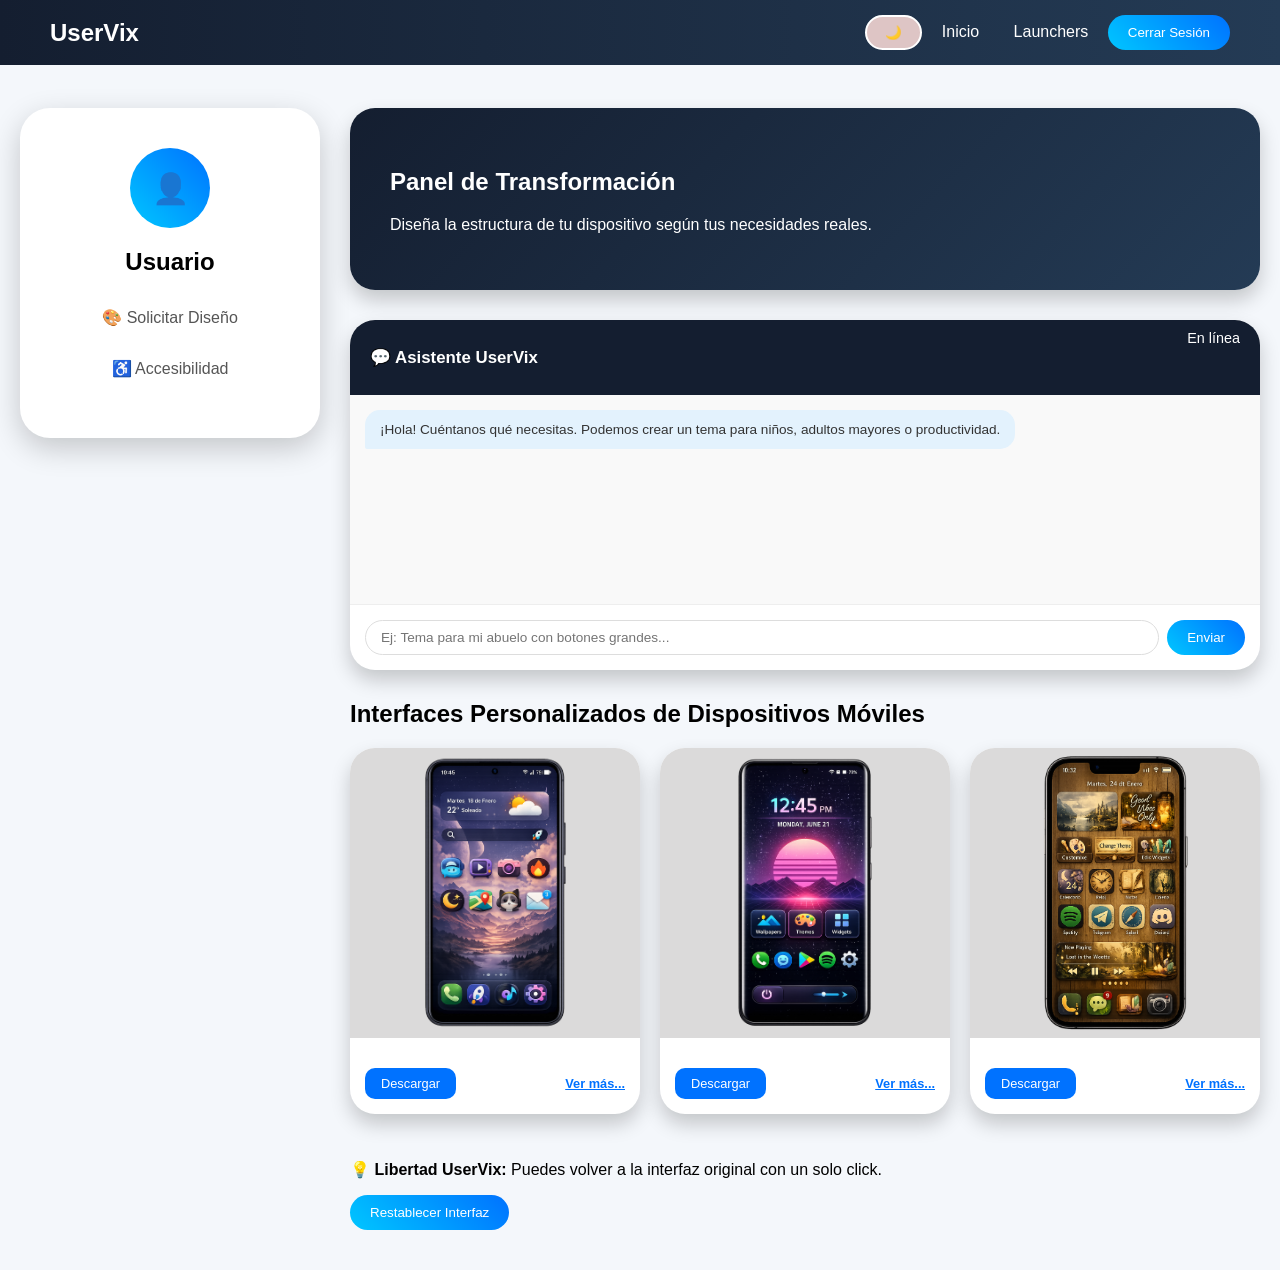
==== commit b3a8075c: "Add files via upload" ====
--- a/dashboard.html
+++ b/dashboard.html
@@ -59,13 +59,13 @@
         </div>
 
         <!-- GRID DE TEMAS -->
-        <h2 class="section-title">Interfaces de Transformación</h2>
+        <h2 class="section-title">Interfaces Personalizados de Dispositivos Móviles</h2>
         <div class="vix-grid">
 
             <div class="vix-theme-card">
                 <div class="theme-image">
                     <img src="explorar-temas-imagen-temas1.png" alt="SO Infantil">
-                    <div class="overlay-badge">Modo Kids</div>
+                    <div class="overlay-badge">Launchers</div>
                 </div>
                 <div class="theme-info">
                     <div class="card-footer">
@@ -78,7 +78,7 @@
             <div class="vix-theme-card">
                 <div class="theme-image">
                     <img src="explorar-temas-imagen-temas2.png" alt="SO Senior">
-                    <div class="overlay-badge">Modo Senior</div>
+                    <div class="overlay-badge">Launchers</div>
                 </div>
                 <div class="theme-info">
                     <div class="card-footer">
@@ -91,7 +91,7 @@
             <div class="vix-theme-card">
                 <div class="theme-image">
                     <img src="explorar-temas-imagen-temas3.png" alt="SO Minimal">
-                    <div class="overlay-badge">Modo Pro</div>
+                    <div class="overlay-badge">Launchers</div>
                 </div>
                 <div class="theme-info">
                     <div class="card-footer">
